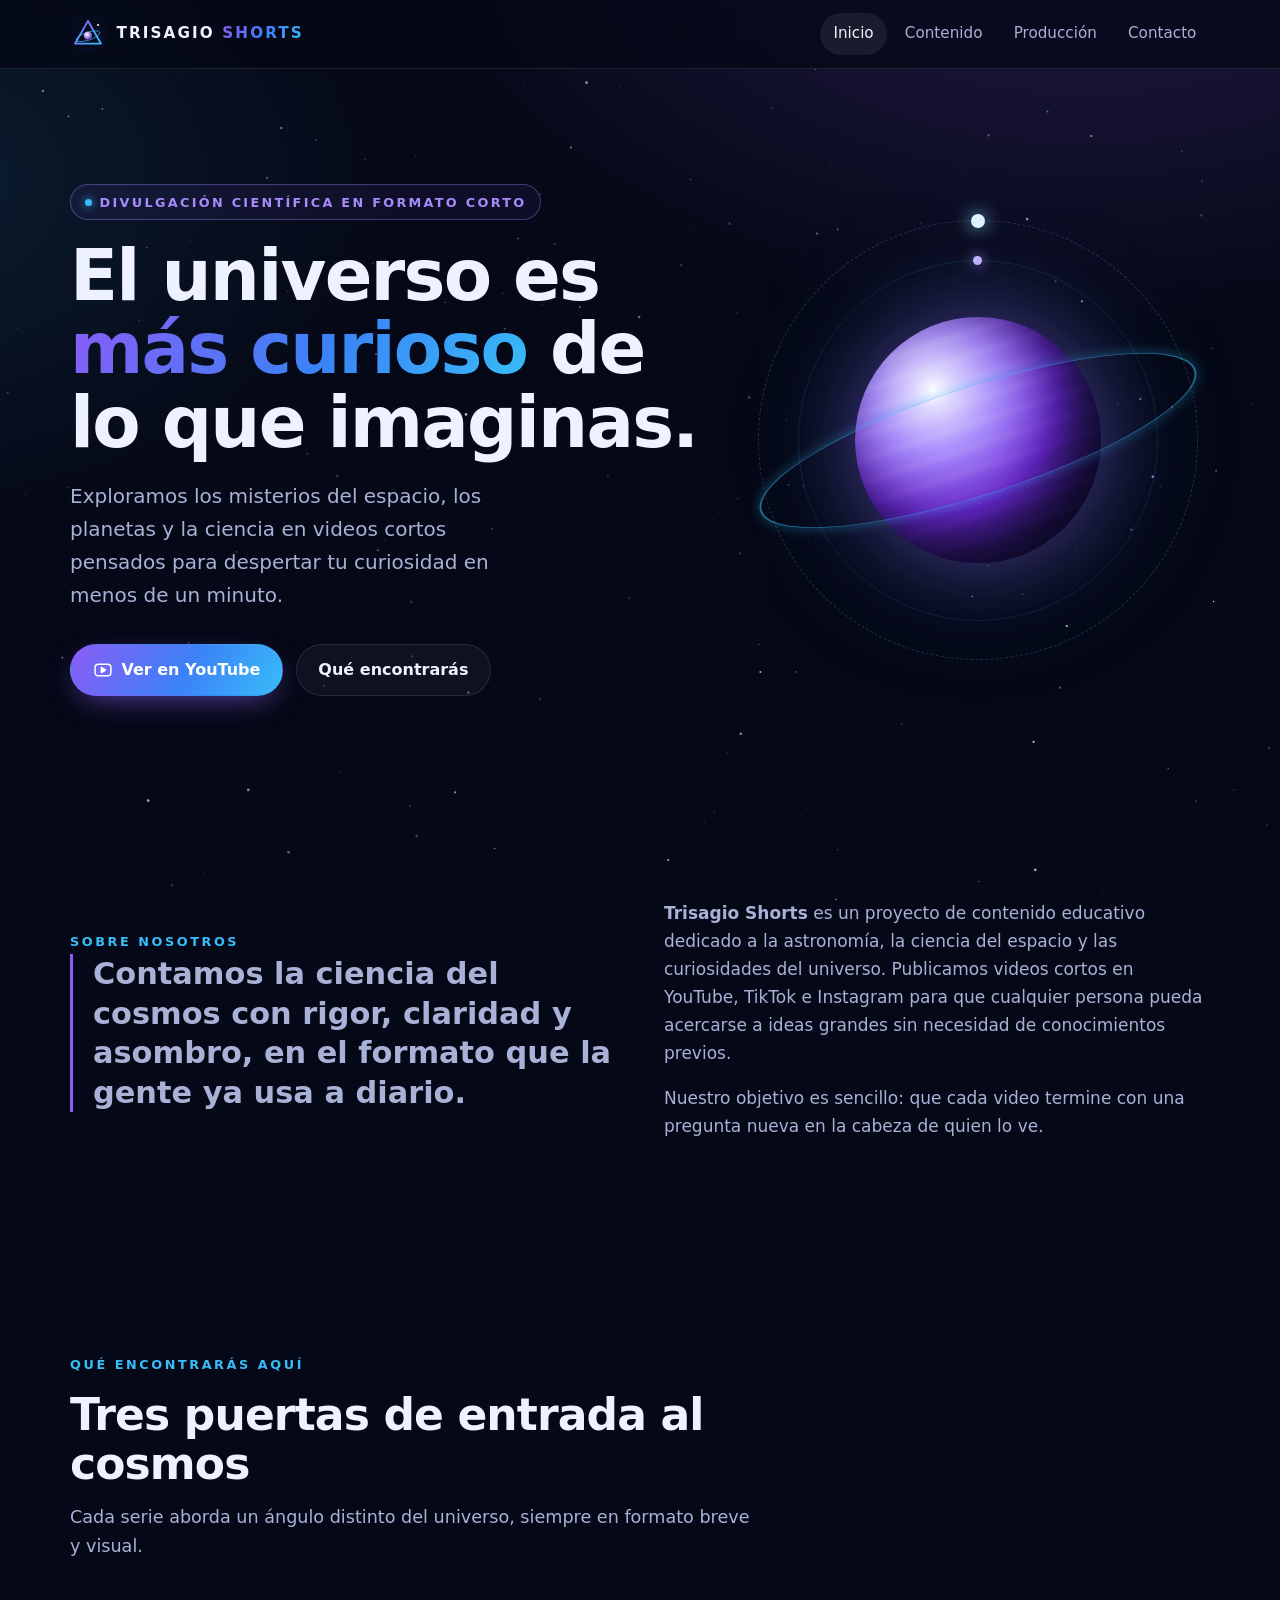
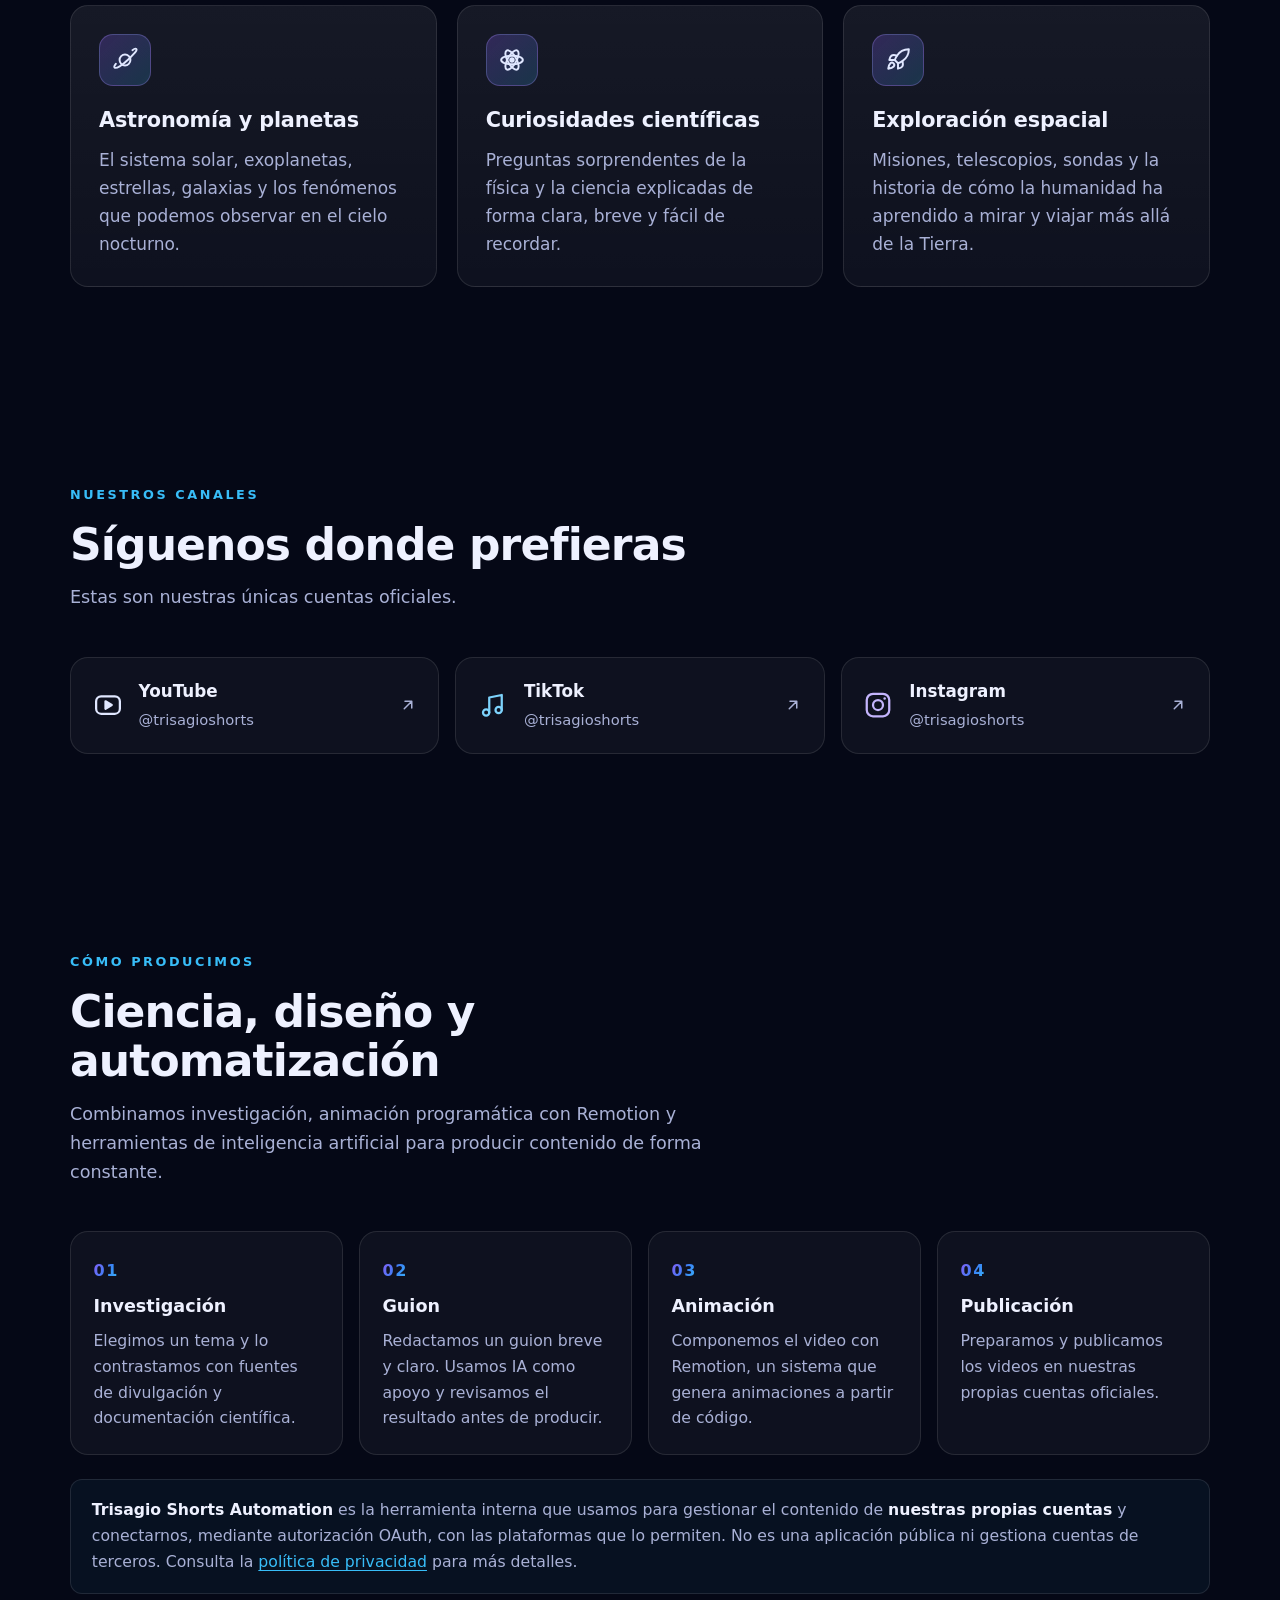
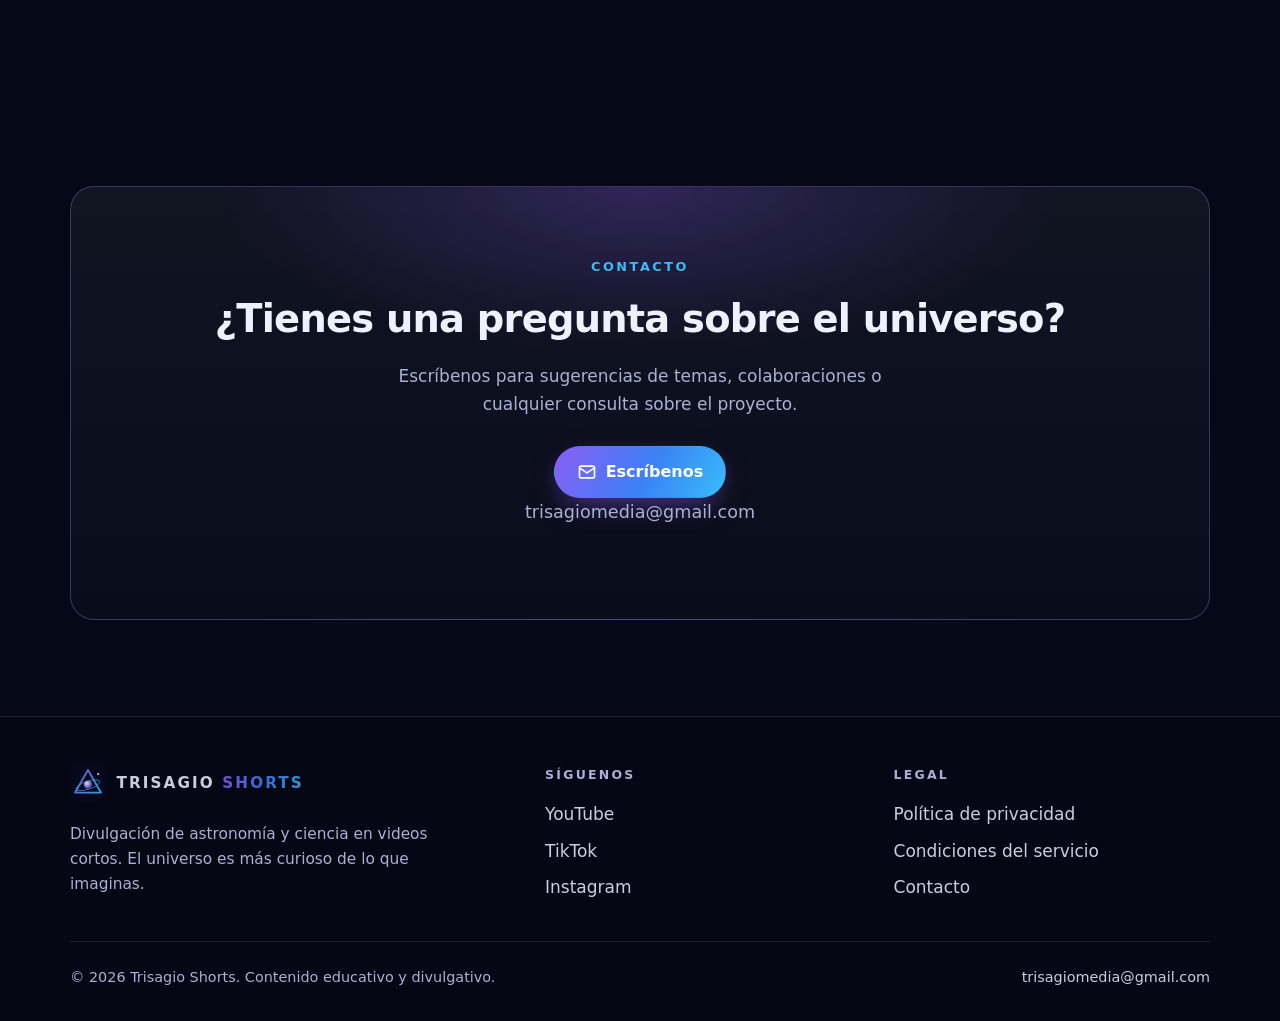
==== index.html @ 276a42be "Publicar web de Trisagio Shorts (legales en revisión)" ====
<!DOCTYPE html>
<html lang="es" class="no-js">
<head>
  <meta charset="utf-8">
  <meta name="viewport" content="width=device-width, initial-scale=1">
  <title>Trisagio Shorts — El universo es más curioso de lo que imaginas</title>
  <meta name="description" content="Trisagio Shorts: divulgación de astronomía, planetas, exploración espacial y curiosidades científicas en videos cortos para YouTube, TikTok e Instagram.">
  <link rel="canonical" href="https://trisagioshorts.github.io/">
  <meta name="theme-color" content="#050816">
  <meta name="color-scheme" content="dark">
  <meta property="og:type" content="website">
  <meta property="og:site_name" content="Trisagio Shorts">
  <meta property="og:locale" content="es_ES">
  <meta property="og:title" content="Trisagio Shorts — El universo es más curioso de lo que imaginas">
  <meta property="og:description" content="Trisagio Shorts: divulgación de astronomía, planetas, exploración espacial y curiosidades científicas en videos cortos para YouTube, TikTok e Instagram.">
  <meta property="og:url" content="https://trisagioshorts.github.io/">
  <meta property="og:image" content="https://trisagioshorts.github.io/og-image.jpg">
  <meta property="og:image:width" content="1200">
  <meta property="og:image:height" content="630">
  <meta property="og:image:alt" content="Trisagio Shorts — El universo es más curioso de lo que imaginas">
  <meta name="twitter:card" content="summary_large_image">
  <meta name="twitter:title" content="Trisagio Shorts — El universo es más curioso de lo que imaginas">
  <meta name="twitter:description" content="Trisagio Shorts: divulgación de astronomía, planetas, exploración espacial y curiosidades científicas en videos cortos para YouTube, TikTok e Instagram.">
  <meta name="twitter:image" content="https://trisagioshorts.github.io/og-image.jpg">
  <link rel="icon" href="favicon.svg" type="image/svg+xml">
  <link rel="icon" href="favicon-32.png" sizes="32x32" type="image/png">
  <link rel="apple-touch-icon" href="apple-touch-icon.png">
  <link rel="stylesheet" href="styles.css">
  <script src="main.js" defer></script>
</head>
<body>
<a class="skip-link" href="#main">Saltar al contenido</a>
<canvas id="starfield" aria-hidden="true"></canvas>
<header class="site-header">
  <nav class="container nav" aria-label="Principal">
    <a class="brand" href="index.html" aria-label="Trisagio Shorts, inicio">
      <img src="logo.svg" alt="" width="36" height="36">
      <span>TRISAGIO <b>SHORTS</b></span>
    </a>
    <button class="nav-toggle" type="button" aria-expanded="false" aria-controls="nav-links" aria-label="Abrir menú"><svg viewBox="0 0 24 24" fill="none" stroke="currentColor" stroke-width="2" stroke-linecap="round" aria-hidden="true"><path d="M4 7h16M4 12h16M4 17h16"/></svg></button>
    <ul class="nav-links" id="nav-links">
      <li><a href="index.html" aria-current="page">Inicio</a></li><li><a href="index.html#contenido">Contenido</a></li><li><a href="index.html#produccion">Producción</a></li><li><a href="contacto.html">Contacto</a></li>
    </ul>
  </nav>
</header>

<main id="main">
  <section class="hero">
    <div class="container hero-grid">
      <div>
        <span class="eyebrow">Divulgación científica en formato corto</span>
        <h1>El universo es <span class="grad">más curioso</span> de lo que imaginas.</h1>
        <p class="lead">Exploramos los misterios del espacio, los planetas y la ciencia en videos cortos pensados para despertar tu curiosidad en menos de un minuto.</p>
        <div class="hero-actions">
          <a class="btn btn-primary" href="https://www.youtube.com/@trisagioshorts" rel="noopener" target="_blank"><svg viewBox="0 0 24 24" fill="none" stroke="currentColor" stroke-width="1.8" stroke-linejoin="round" aria-hidden="true"><rect x="2.5" y="5" width="19" height="14" rx="4"/><path d="m10 9 5 3-5 3z" fill="currentColor"/></svg> Ver en YouTube</a>
          <a class="btn btn-ghost" href="#contenido">Qué encontrarás</a>
        </div>
      </div>
      <div class="orbit-scene" aria-hidden="true">
        <div class="orbit"><span class="moon"></span></div>
        <div class="orbit o2"><span class="moon"></span></div>
        <div class="planet"></div>
        <div class="ring"></div>
      </div>
    </div>
  </section>

  <section class="section" id="marca" aria-labelledby="marca-t">
    <div class="container about reveal">
      <div>
        <span class="kicker">Sobre nosotros</span>
        <h2 id="marca-t" class="sr-only">Sobre Trisagio Shorts</h2>
        <p class="quote">Contamos la ciencia del cosmos con rigor, claridad y asombro, en el formato que la gente ya usa a diario.</p>
      </div>
      <div>
        <p><strong>Trisagio Shorts</strong> es un proyecto de contenido educativo dedicado a la astronomía, la ciencia del espacio y las curiosidades del universo. Publicamos videos cortos en YouTube, TikTok e Instagram para que cualquier persona pueda acercarse a ideas grandes sin necesidad de conocimientos previos.</p>
        <p>Nuestro objetivo es sencillo: que cada video termine con una pregunta nueva en la cabeza de quien lo ve.</p>
      </div>
    </div>
  </section>

  <section class="section" id="contenido" aria-labelledby="contenido-t">
    <div class="container">
      <div class="section-head reveal">
        <span class="kicker">Qué encontrarás aquí</span>
        <h2 id="contenido-t">Tres puertas de entrada al cosmos</h2>
        <p>Cada serie aborda un ángulo distinto del universo, siempre en formato breve y visual.</p>
      </div>
      <div class="cards">
        <article class="card reveal">
          <div class="icon-badge"><svg viewBox="0 0 24 24" fill="none" stroke="currentColor" stroke-width="1.8" stroke-linecap="round" aria-hidden="true"><circle cx="12" cy="12" r="5"/><path d="M3.5 15.5c-1.3 1.6-1.7 2.9-1.1 3.5 1.3 1.3 7-1.9 12.6-7.4S23.7 3.1 22.4 1.8c-.6-.6-1.9-.2-3.5 1.1"/></svg></div>
          <h3>Astronomía y planetas</h3>
          <p>El sistema solar, exoplanetas, estrellas, galaxias y los fenómenos que podemos observar en el cielo nocturno.</p>
        </article>
        <article class="card reveal">
          <div class="icon-badge"><svg viewBox="0 0 24 24" fill="none" stroke="currentColor" stroke-width="1.8" aria-hidden="true"><circle cx="12" cy="12" r="1.6" fill="currentColor"/><ellipse cx="12" cy="12" rx="10" ry="4"/><ellipse cx="12" cy="12" rx="10" ry="4" transform="rotate(60 12 12)"/><ellipse cx="12" cy="12" rx="10" ry="4" transform="rotate(120 12 12)"/></svg></div>
          <h3>Curiosidades científicas</h3>
          <p>Preguntas sorprendentes de la física y la ciencia explicadas de forma clara, breve y fácil de recordar.</p>
        </article>
        <article class="card reveal">
          <div class="icon-badge"><svg viewBox="0 0 24 24" fill="none" stroke="currentColor" stroke-width="1.8" stroke-linecap="round" stroke-linejoin="round" aria-hidden="true"><path d="M5 15c-1.5 1.3-2 5-2 5s3.7-.5 5-2c.7-.8.7-2.1-.1-2.9a2.1 2.1 0 0 0-2.9-.1z"/><path d="M12 15l-3-3a22 22 0 0 1 2-4A12.9 12.9 0 0 1 22 2c0 2.7-.8 7.5-6 11a22.4 22.4 0 0 1-4 2z"/><path d="M9 12H4s.6-3 2-4c1.6-1.1 5 0 5 0M12 15v5s3-.6 4-2c1.1-1.6 0-5 0-5"/></svg></div>
          <h3>Exploración espacial</h3>
          <p>Misiones, telescopios, sondas y la historia de cómo la humanidad ha aprendido a mirar y viajar más allá de la Tierra.</p>
        </article>
      </div>
    </div>
  </section>

  <section class="section" id="redes" aria-labelledby="redes-t">
    <div class="container">
      <div class="section-head reveal">
        <span class="kicker">Nuestros canales</span>
        <h2 id="redes-t">Síguenos donde prefieras</h2>
        <p>Estas son nuestras únicas cuentas oficiales.</p>
      </div>
      <div class="socials reveal">
        <a class="social" href="https://www.youtube.com/@trisagioshorts" rel="noopener" target="_blank"><svg viewBox="0 0 24 24" fill="none" stroke="#e0e7ff" stroke-width="1.8" stroke-linejoin="round" aria-hidden="true"><rect x="2.5" y="5" width="19" height="14" rx="4"/><path d="m10 9 5 3-5 3z" fill="#e0e7ff"/></svg><div><strong>YouTube</strong><span>@trisagioshorts</span></div><svg class="arrow" viewBox="0 0 24 24" fill="none" stroke="currentColor" stroke-width="2" stroke-linecap="round" stroke-linejoin="round" aria-hidden="true"><path d="M7 17 17 7M8 7h9v9"/></svg></a>
        <a class="social" href="https://www.tiktok.com/@trisagioshorts" rel="noopener" target="_blank"><svg viewBox="0 0 24 24" fill="none" stroke="#7dd3fc" stroke-width="1.8" stroke-linecap="round" stroke-linejoin="round" aria-hidden="true"><path d="M9 18V6l10-2v12"/><circle cx="6.5" cy="18" r="2.5"/><circle cx="16.5" cy="16" r="2.5"/></svg><div><strong>TikTok</strong><span>@trisagioshorts</span></div><svg class="arrow" viewBox="0 0 24 24" fill="none" stroke="currentColor" stroke-width="2" stroke-linecap="round" stroke-linejoin="round" aria-hidden="true"><path d="M7 17 17 7M8 7h9v9"/></svg></a>
        <a class="social" href="https://www.instagram.com/trisagioshorts/" rel="noopener" target="_blank"><svg viewBox="0 0 24 24" fill="none" stroke="#c4b5fd" stroke-width="1.8" aria-hidden="true"><rect x="3" y="3" width="18" height="18" rx="5"/><circle cx="12" cy="12" r="4"/><circle cx="17.3" cy="6.7" r="1" fill="#c4b5fd" stroke="none"/></svg><div><strong>Instagram</strong><span>@trisagioshorts</span></div><svg class="arrow" viewBox="0 0 24 24" fill="none" stroke="currentColor" stroke-width="2" stroke-linecap="round" stroke-linejoin="round" aria-hidden="true"><path d="M7 17 17 7M8 7h9v9"/></svg></a>
      </div>
    </div>
  </section>

  <section class="section" id="produccion" aria-labelledby="produccion-t">
    <div class="container">
      <div class="section-head reveal">
        <span class="kicker">Cómo producimos</span>
        <h2 id="produccion-t">Ciencia, diseño y automatización</h2>
        <p>Combinamos investigación, animación programática con Remotion y herramientas de inteligencia artificial para producir contenido de forma constante.</p>
      </div>
      <ol class="steps reveal">
        <li><h3>Investigación</h3><p>Elegimos un tema y lo contrastamos con fuentes de divulgación y documentación científica.</p></li>
        <li><h3>Guion</h3><p>Redactamos un guion breve y claro. Usamos IA como apoyo y revisamos el resultado antes de producir.</p></li>
        <li><h3>Animación</h3><p>Componemos el video con Remotion, un sistema que genera animaciones a partir de código.</p></li>
        <li><h3>Publicación</h3><p>Preparamos y publicamos los videos en nuestras propias cuentas oficiales.</p></li>
      </ol>
      <div class="note reveal">
        <strong>Trisagio Shorts Automation</strong> es la herramienta interna que usamos para gestionar el contenido de <strong>nuestras propias cuentas</strong> y conectarnos, mediante autorización OAuth, con las plataformas que lo permiten. No es una aplicación pública ni gestiona cuentas de terceros. Consulta la <a href="privacidad.html">política de privacidad</a> para más detalles.
      </div>
    </div>
  </section>

  <section class="section" id="contacto" aria-labelledby="contacto-t">
    <div class="container">
      <div class="cta reveal">
        <span class="kicker">Contacto</span>
        <h2 id="contacto-t">¿Tienes una pregunta sobre el universo?</h2>
        <p>Escríbenos para sugerencias de temas, colaboraciones o cualquier consulta sobre el proyecto.</p>
        <a class="btn btn-primary" href="mailto:trisagiomedia@gmail.com?subject=Contacto%20desde%20la%20web%20de%20Trisagio%20Shorts"><svg viewBox="0 0 24 24" fill="none" stroke="currentColor" stroke-width="2" stroke-linecap="round" stroke-linejoin="round" aria-hidden="true"><rect x="3" y="5" width="18" height="14" rx="2"/><path d="m3 7 9 6 9-6"/></svg> Escríbenos</a>
        <p class="email-line">trisagiomedia@gmail.com</p>
      </div>
    </div>
  </section>
</main>
<footer class="site-footer">
  <div class="container">
    <div class="footer-grid">
      <div>
        <a class="brand" href="index.html"><img src="logo.svg" alt="" width="36" height="36"><span>TRISAGIO <b>SHORTS</b></span></a>
        <p>Divulgación de astronomía y ciencia en videos cortos. El universo es más curioso de lo que imaginas.</p>
      </div>
      <nav aria-label="Redes sociales">
        <h2>Síguenos</h2>
        <ul>
          <li><a href="https://www.youtube.com/@trisagioshorts" rel="noopener" target="_blank">YouTube</a></li>
          <li><a href="https://www.tiktok.com/@trisagioshorts" rel="noopener" target="_blank">TikTok</a></li>
          <li><a href="https://www.instagram.com/trisagioshorts/" rel="noopener" target="_blank">Instagram</a></li>
        </ul>
      </nav>
      <nav aria-label="Legal">
        <h2>Legal</h2>
        <ul>
          <li><a href="privacidad.html">Política de privacidad</a></li>
          <li><a href="terminos.html">Condiciones del servicio</a></li>
          <li><a href="contacto.html">Contacto</a></li>
        </ul>
      </nav>
    </div>
    <div class="footer-bottom">
      <span>© <span id="year">2026</span> Trisagio Shorts. Contenido educativo y divulgativo.</span>
      <a href="mailto:trisagiomedia@gmail.com">trisagiomedia@gmail.com</a>
    </div>
  </div>
</footer>
</body>
</html>
---- styles.css ----
/* =========================================================
   TRISAGIO SHORTS — hoja de estilos principal
   Sitio estático, sin dependencias externas.
   ========================================================= */

:root {
  --bg: #050816;
  --bg-2: #0a1030;
  --surface: rgba(255, 255, 255, 0.04);
  --surface-2: rgba(255, 255, 255, 0.07);
  --border: rgba(255, 255, 255, 0.10);
  --text: #eef1ff;
  --muted: #a9b1d6;
  --violet: #8b5cf6;
  --violet-2: #a78bfa;
  --blue: #38bdf8;
  --blue-2: #3b82f6;
  --grad: linear-gradient(120deg, var(--violet) 0%, var(--blue-2) 55%, var(--blue) 100%);
  --radius: 18px;
  --radius-sm: 12px;
  --max: 1140px;
  --font: "Inter", "Segoe UI", system-ui, -apple-system, "Helvetica Neue", Roboto, Arial, sans-serif;
  --font-display: "Space Grotesk", "Inter", "Segoe UI", system-ui, -apple-system, sans-serif;
  --shadow: 0 20px 60px -20px rgba(56, 189, 248, 0.25);
}

*, *::before, *::after { box-sizing: border-box; }

html { scroll-behavior: smooth; -webkit-text-size-adjust: 100%; }
@media (prefers-reduced-motion: reduce) { html { scroll-behavior: auto; } }

body {
  margin: 0;
  font-family: var(--font);
  font-size: 1.0625rem;
  line-height: 1.65;
  color: var(--text);
  background:
    radial-gradient(1200px 700px at 85% -10%, rgba(139, 92, 246, 0.22), transparent 60%),
    radial-gradient(900px 600px at -10% 20%, rgba(56, 189, 248, 0.12), transparent 60%),
    var(--bg);
  background-attachment: fixed;
  min-height: 100vh;
  overflow-x: hidden;
}

img, svg { max-width: 100%; display: block; }
a { color: var(--blue); text-underline-offset: 3px; }
a:hover { color: #7dd3fc; }

:focus-visible {
  outline: 2px solid var(--blue);
  outline-offset: 3px;
  border-radius: 6px;
}

.skip-link {
  position: absolute; left: 1rem; top: -100px;
  background: var(--text); color: var(--bg);
  padding: .6rem 1rem; border-radius: 8px; z-index: 100;
  font-weight: 600; text-decoration: none;
}
.skip-link:focus { top: 1rem; }

.sr-only {
  position: absolute; width: 1px; height: 1px; padding: 0; margin: -1px;
  overflow: hidden; clip: rect(0,0,0,0); white-space: nowrap; border: 0;
}

.container { width: min(100% - 2.5rem, var(--max)); margin-inline: auto; }

/* ---------- Fondo de estrellas ---------- */
#starfield {
  position: fixed; inset: 0; z-index: -1;
  width: 100%; height: 100%;
  pointer-events: none;
}

/* ---------- Cabecera ---------- */
.site-header {
  position: sticky; top: 0; z-index: 50;
  backdrop-filter: blur(14px);
  -webkit-backdrop-filter: blur(14px);
  background: rgba(5, 8, 22, 0.72);
  border-bottom: 1px solid var(--border);
}
.nav {
  display: flex; align-items: center; justify-content: space-between;
  min-height: 68px; gap: 1rem;
}
.brand {
  display: inline-flex; align-items: center; gap: .65rem;
  color: var(--text); text-decoration: none;
  font-family: var(--font-display);
  font-weight: 800; letter-spacing: .14em; font-size: .95rem;
}
.brand img { width: 36px; height: 36px; }
.brand span b { background: var(--grad); -webkit-background-clip: text; background-clip: text; color: transparent; }

.nav-links { display: flex; gap: .25rem; list-style: none; margin: 0; padding: 0; }
.nav-links a {
  display: block; padding: .5rem .85rem; border-radius: 999px;
  color: var(--muted); text-decoration: none; font-size: .95rem; font-weight: 500;
  transition: color .2s, background .2s;
}
.nav-links a:hover, .nav-links a[aria-current="page"] { color: var(--text); background: var(--surface-2); }

.nav-toggle {
  display: none;
  background: var(--surface-2); border: 1px solid var(--border); color: var(--text);
  width: 44px; height: 44px; border-radius: 12px; cursor: pointer;
  align-items: center; justify-content: center;
}
.nav-toggle svg { width: 22px; height: 22px; }

@media (max-width: 760px) {
  .nav-toggle { display: inline-flex; }
  .nav-links {
    position: absolute; left: 0; right: 0; top: 68px;
    flex-direction: column; gap: 0;
    background: rgba(5, 8, 22, 0.97);
    border-bottom: 1px solid var(--border);
    padding: .5rem 1.25rem 1rem;
    display: none;
  }
  .nav-links.open { display: flex; }
  .nav-links a { padding: .85rem .5rem; border-radius: 10px; font-size: 1.05rem; }
}

/* ---------- Botones ---------- */
.btn {
  display: inline-flex; align-items: center; justify-content: center; gap: .55rem;
  min-height: 48px; padding: .75rem 1.35rem;
  border-radius: 999px; font-weight: 600; font-size: 1rem;
  text-decoration: none; border: 1px solid transparent; cursor: pointer;
  transition: transform .2s ease, box-shadow .2s ease, background .2s ease;
}
.btn svg { width: 20px; height: 20px; flex: none; }
.btn-primary { background: var(--grad); color: #fff; box-shadow: 0 10px 30px -10px rgba(139, 92, 246, .7); }
.btn-primary:hover { color: #fff; transform: translateY(-2px); box-shadow: 0 16px 36px -12px rgba(56, 189, 248, .7); }
.btn-ghost { background: var(--surface); color: var(--text); border-color: var(--border); }
.btn-ghost:hover { color: var(--text); background: var(--surface-2); transform: translateY(-2px); }
@media (prefers-reduced-motion: reduce) { .btn:hover { transform: none; } }

/* ---------- Hero ---------- */
.hero { position: relative; padding: clamp(3.5rem, 9vw, 7.5rem) 0 clamp(3rem, 7vw, 6rem); }
.hero-grid {
  display: grid; grid-template-columns: 1.15fr .85fr; gap: 3rem; align-items: center;
}
.eyebrow {
  display: inline-flex; align-items: center; gap: .5rem;
  font-size: .8rem; font-weight: 600; letter-spacing: .18em; text-transform: uppercase;
  color: var(--violet-2);
  padding: .4rem .85rem; border: 1px solid rgba(167, 139, 250, .35);
  border-radius: 999px; background: rgba(139, 92, 246, .08);
}
.eyebrow::before { content: ""; width: 7px; height: 7px; border-radius: 50%; background: var(--blue); box-shadow: 0 0 10px var(--blue); }

.hero h1 {
  font-family: var(--font-display);
  font-size: clamp(2.4rem, 6vw, 4.4rem);
  line-height: 1.04; letter-spacing: -0.025em;
  margin: 1.25rem 0 1.25rem; font-weight: 800;
}
.hero h1 .grad { background: var(--grad); -webkit-background-clip: text; background-clip: text; color: transparent; }
.hero .lead { font-size: clamp(1.08rem, 1.8vw, 1.25rem); color: var(--muted); max-width: 36ch; margin: 0 0 2rem; }
.hero-actions { display: flex; flex-wrap: wrap; gap: .8rem; }

/* Planeta CSS */
.orbit-scene { position: relative; aspect-ratio: 1; width: min(100%, 440px); margin-inline: auto; }
.planet {
  position: absolute; inset: 22%;
  border-radius: 50%;
  background:
    radial-gradient(circle at 32% 30%, #ffffff 0%, #ddd6fe 8%, #a78bfa 26%, #6d28d9 52%, #2e1065 78%, #0b0526 100%);
  box-shadow:
    inset -28px -24px 60px rgba(5, 8, 22, .85),
    0 0 80px rgba(139, 92, 246, .45),
    0 0 160px rgba(56, 189, 248, .18);
}
.planet::after {
  content: ""; position: absolute; inset: 0; border-radius: 50%;
  background: repeating-linear-gradient(-18deg, transparent 0 14px, rgba(255,255,255,.05) 14px 22px);
  mix-blend-mode: overlay;
}
.ring {
  position: absolute; inset: 6% -2%;
  border-radius: 50%;
  border: 2px solid rgba(56, 189, 248, .55);
  transform: rotate(-18deg) scaleY(.28);
  box-shadow: 0 0 24px rgba(56, 189, 248, .35);
}
.orbit {
  position: absolute; inset: 0; border-radius: 50%;
  border: 1px dashed rgba(167, 139, 250, .25);
  animation: spin 40s linear infinite;
}
.orbit.o2 { inset: 9%; border-style: solid; border-color: rgba(56, 189, 248, .12); animation-duration: 26s; animation-direction: reverse; }
.moon {
  position: absolute; top: -7px; left: 50%; width: 14px; height: 14px; margin-left: -7px;
  border-radius: 50%; background: #e0f2fe; box-shadow: 0 0 18px #7dd3fc;
}
.orbit.o2 .moon { width: 9px; height: 9px; margin-left: -4.5px; top: -4.5px; background: #c4b5fd; box-shadow: 0 0 14px #a78bfa; }
@keyframes spin { to { transform: rotate(360deg); } }
@media (prefers-reduced-motion: reduce) { .orbit { animation: none; } }

@media (max-width: 900px) {
  .hero-grid { grid-template-columns: 1fr; gap: 2.5rem; }
  .orbit-scene { width: min(78%, 340px); order: -1; }
  .hero .lead { max-width: none; }
}

/* ---------- Secciones ---------- */
.section { padding: clamp(3.5rem, 8vw, 6rem) 0; position: relative; }
.section-head { max-width: 680px; margin-bottom: 2.75rem; }
.section-head h2, .page-hero h1 {
  font-family: var(--font-display);
  font-size: clamp(1.85rem, 4vw, 2.75rem);
  line-height: 1.12; letter-spacing: -0.02em; margin: .8rem 0 .9rem; font-weight: 750;
}
.section-head p { color: var(--muted); margin: 0; font-size: 1.1rem; }
.kicker { font-size: .8rem; font-weight: 700; letter-spacing: .2em; text-transform: uppercase; color: var(--blue); }

.cards { display: grid; grid-template-columns: repeat(3, 1fr); gap: 1.25rem; }
@media (max-width: 900px) { .cards { grid-template-columns: 1fr; } }
.card {
  background: linear-gradient(180deg, var(--surface-2), var(--surface));
  border: 1px solid var(--border);
  border-radius: var(--radius);
  padding: 1.75rem;
  transition: transform .3s ease, border-color .3s ease, box-shadow .3s ease;
}
.card:hover { transform: translateY(-4px); border-color: rgba(139, 92, 246, .45); box-shadow: var(--shadow); }
@media (prefers-reduced-motion: reduce) { .card:hover { transform: none; } }
.card h3 { font-family: var(--font-display); font-size: 1.3rem; margin: 1.1rem 0 .5rem; letter-spacing: -0.01em; }
.card p { color: var(--muted); margin: 0; }
.icon-badge {
  width: 52px; height: 52px; border-radius: 14px;
  display: grid; place-items: center;
  background: linear-gradient(135deg, rgba(139,92,246,.25), rgba(56,189,248,.18));
  border: 1px solid rgba(167, 139, 250, .3);
}
.icon-badge svg { width: 26px; height: 26px; color: #e0e7ff; }

/* Sobre la marca */
.about {
  display: grid; grid-template-columns: 1fr 1fr; gap: 3rem; align-items: center;
}
@media (max-width: 900px) { .about { grid-template-columns: 1fr; gap: 1.5rem; } }
.about p { color: var(--muted); }
.quote {
  font-family: var(--font-display);
  font-size: clamp(1.4rem, 2.6vw, 1.9rem); line-height: 1.3; font-weight: 600;
  border-left: 3px solid var(--violet); padding-left: 1.25rem; margin: 0;
}

/* Proceso */
.steps { display: grid; grid-template-columns: repeat(4, 1fr); gap: 1rem; counter-reset: step; list-style: none; padding: 0; margin: 0; }
@media (max-width: 1000px) { .steps { grid-template-columns: repeat(2, 1fr); } }
@media (max-width: 560px) { .steps { grid-template-columns: 1fr; } }
.steps li {
  counter-increment: step; position: relative;
  background: var(--surface); border: 1px solid var(--border); border-radius: var(--radius);
  padding: 1.5rem 1.4rem 1.4rem;
}
.steps li::before {
  content: "0" counter(step);
  font-family: var(--font-display); font-weight: 800; font-size: 1rem; letter-spacing: .1em;
  background: var(--grad); -webkit-background-clip: text; background-clip: text; color: transparent;
}
.steps h3 { font-size: 1.1rem; margin: .5rem 0 .4rem; }
.steps p { color: var(--muted); margin: 0; font-size: .98rem; }
.note {
  margin-top: 1.5rem; padding: 1.1rem 1.3rem;
  border: 1px solid var(--border); border-radius: var(--radius-sm);
  background: rgba(56, 189, 248, .05); color: var(--muted); font-size: .98rem;
}
.note strong { color: var(--text); }

/* Redes */
.socials { display: grid; grid-template-columns: repeat(3, 1fr); gap: 1rem; }
@media (max-width: 760px) { .socials { grid-template-columns: 1fr; } }
.social {
  display: flex; align-items: center; gap: 1rem;
  padding: 1.25rem 1.35rem; border-radius: var(--radius);
  background: var(--surface); border: 1px solid var(--border);
  color: var(--text); text-decoration: none;
  transition: transform .25s ease, border-color .25s ease, background .25s ease;
}
.social:hover { color: var(--text); transform: translateY(-3px); border-color: rgba(56, 189, 248, .5); background: var(--surface-2); }
@media (prefers-reduced-motion: reduce) { .social:hover { transform: none; } }
.social svg { width: 30px; height: 30px; flex: none; }
.social strong { display: block; font-size: 1.05rem; }
.social span { color: var(--muted); font-size: .92rem; }
.social .arrow { margin-left: auto; width: 18px; height: 18px; color: var(--muted); }

/* CTA contacto */
.cta {
  text-align: center;
  padding: clamp(2.5rem, 6vw, 4rem) clamp(1.25rem, 4vw, 3rem);
  border-radius: calc(var(--radius) + 6px);
  border: 1px solid rgba(167, 139, 250, .3);
  background:
    radial-gradient(600px 240px at 50% 0%, rgba(139, 92, 246, .25), transparent 70%),
    linear-gradient(180deg, rgba(255,255,255,.05), rgba(255,255,255,.02));
}
.cta h2 { font-family: var(--font-display); font-size: clamp(1.7rem, 3.6vw, 2.4rem); margin: .5rem 0 .75rem; letter-spacing: -0.02em; }
.cta p { color: var(--muted); max-width: 560px; margin: 0 auto 1.75rem; }
.email-line { font-family: var(--font-display); font-size: 1.1rem; margin-top: 1rem; color: var(--muted); word-break: break-all; }

/* ---------- Páginas interiores ---------- */
.page-hero { padding: clamp(3rem, 7vw, 5rem) 0 1.5rem; }
.page-hero p { color: var(--muted); max-width: 680px; font-size: 1.1rem; margin: 0; }
.meta { font-size: .92rem; color: var(--muted); margin-top: 1rem !important; }

.legal-layout { display: grid; grid-template-columns: 260px 1fr; gap: 3rem; align-items: start; padding-bottom: 5rem; }
@media (max-width: 900px) { .legal-layout { grid-template-columns: 1fr; gap: 1.5rem; } }
.toc {
  position: sticky; top: 92px;
  background: var(--surface); border: 1px solid var(--border); border-radius: var(--radius);
  padding: 1.25rem;
}
@media (max-width: 900px) { .toc { position: static; } }
.toc h2 { font-size: .78rem; letter-spacing: .18em; text-transform: uppercase; color: var(--muted); margin: 0 0 .75rem; }
.toc ol { margin: 0; padding-left: 1.15rem; display: grid; gap: .35rem; font-size: .93rem; }
.toc a { color: var(--text); text-decoration: none; opacity: .85; }
.toc a:hover { opacity: 1; color: var(--blue); }

.prose { max-width: 760px; }
.prose h2 {
  font-family: var(--font-display); font-size: 1.45rem; letter-spacing: -0.01em;
  margin: 2.75rem 0 .75rem; padding-top: .5rem; scroll-margin-top: 90px;
}
.prose h2:first-child { margin-top: 0; }
.prose h3 { font-size: 1.1rem; margin: 1.5rem 0 .5rem; }
.prose p, .prose li { color: #d3d8f3; }
.prose ul, .prose ol { padding-left: 1.3rem; }
.prose li { margin: .35rem 0; }
.prose strong { color: var(--text); }
.prose table { width: 100%; border-collapse: collapse; margin: 1rem 0 1.25rem; font-size: .96rem; }
.prose th, .prose td { text-align: left; padding: .7rem .8rem; border-bottom: 1px solid var(--border); vertical-align: top; }
.prose th { color: var(--text); font-weight: 600; background: var(--surface); }
.table-wrap { overflow-x: auto; }

.callout {
  border: 1px solid rgba(56, 189, 248, .35); background: rgba(56, 189, 248, .06);
  border-radius: var(--radius-sm); padding: 1rem 1.2rem; margin: 1.25rem 0;
}
.callout p { margin: 0; }

/* Contacto */
.contact-grid { display: grid; grid-template-columns: 1.1fr .9fr; gap: 1.5rem; padding-bottom: 5rem; }
@media (max-width: 900px) { .contact-grid { grid-template-columns: 1fr; } }
.panel { background: var(--surface); border: 1px solid var(--border); border-radius: var(--radius); padding: clamp(1.5rem, 3vw, 2.25rem); }
.panel h2 { font-family: var(--font-display); font-size: 1.4rem; margin: 0 0 .5rem; }
.panel p { color: var(--muted); }
.stack { display: grid; gap: .75rem; }

/* ---------- Pie ---------- */
.site-footer { border-top: 1px solid var(--border); padding: 3rem 0 2rem; background: rgba(5, 8, 22, .6); }
.footer-grid { display: grid; grid-template-columns: 1.4fr 1fr 1fr; gap: 2rem; }
@media (max-width: 760px) { .footer-grid { grid-template-columns: 1fr; } }
.site-footer h2 { font-size: .78rem; letter-spacing: .18em; text-transform: uppercase; color: var(--muted); margin: 0 0 .9rem; }
.site-footer ul { list-style: none; margin: 0; padding: 0; display: grid; gap: .5rem; }
.site-footer a { color: var(--text); text-decoration: none; opacity: .85; }
.site-footer a:hover { opacity: 1; color: var(--blue); }
.site-footer p { color: var(--muted); margin: .75rem 0 0; max-width: 40ch; font-size: .96rem; }
.footer-bottom {
  margin-top: 2.5rem; padding-top: 1.5rem; border-top: 1px solid var(--border);
  display: flex; flex-wrap: wrap; justify-content: space-between; gap: 1rem;
  color: var(--muted); font-size: .9rem;
}

/* ---------- Animación de aparición ---------- */
.reveal { opacity: 0; transform: translateY(18px); transition: opacity .7s ease, transform .7s ease; }
.reveal.visible { opacity: 1; transform: none; }
.no-js .reveal { opacity: 1; transform: none; }
@media (prefers-reduced-motion: reduce) { .reveal { opacity: 1; transform: none; transition: none; } }

/* 404 */
.notfound { min-height: 60vh; display: grid; place-items: center; text-align: center; padding: 4rem 0; }
.notfound h1 { font-family: var(--font-display); font-size: clamp(3rem, 10vw, 6rem); margin: 0; background: var(--grad); -webkit-background-clip: text; background-clip: text; color: transparent; }
.notfound p { color: var(--muted); }

/* Marcador de contenido pendiente de revisión (solo en borradores) */
mark.pending { background: rgba(250, 204, 21, .18); color: #fde68a; border: 1px dashed rgba(250, 204, 21, .6); border-radius: 6px; padding: 0 .3rem; }
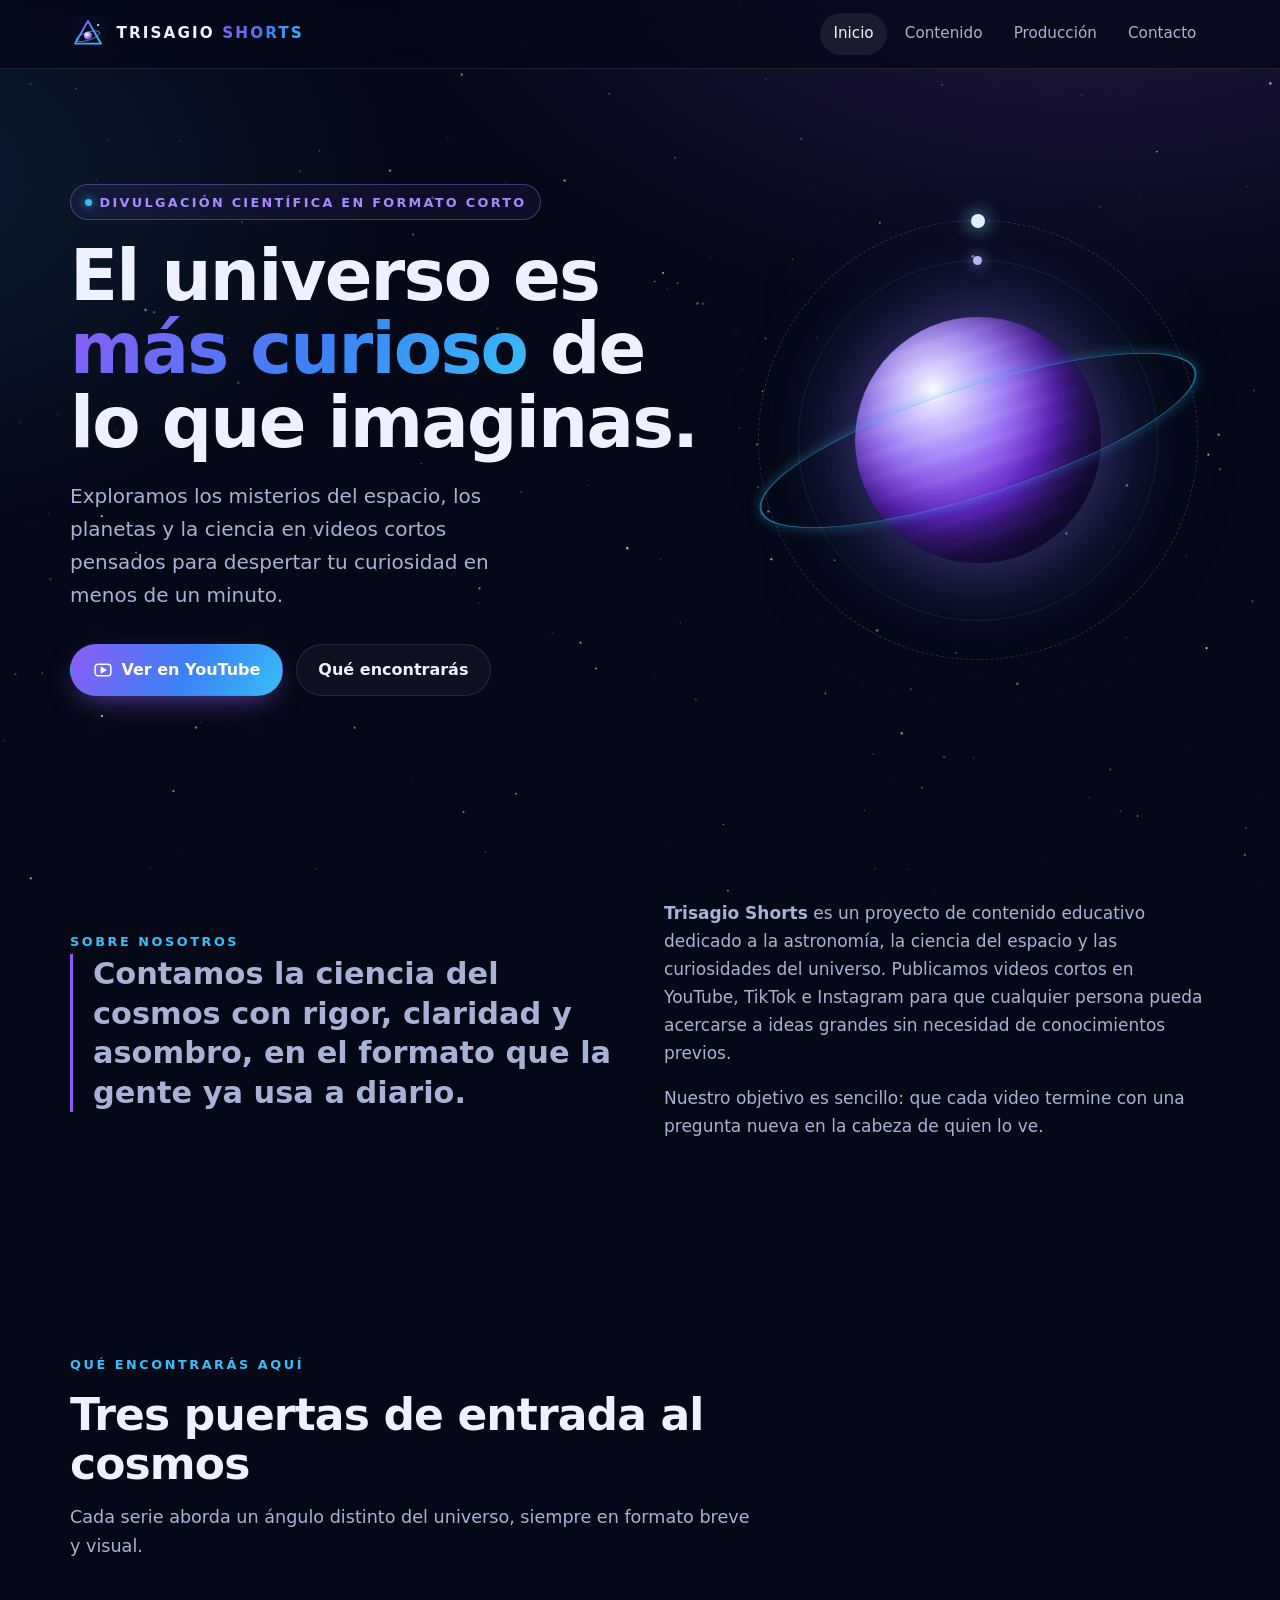
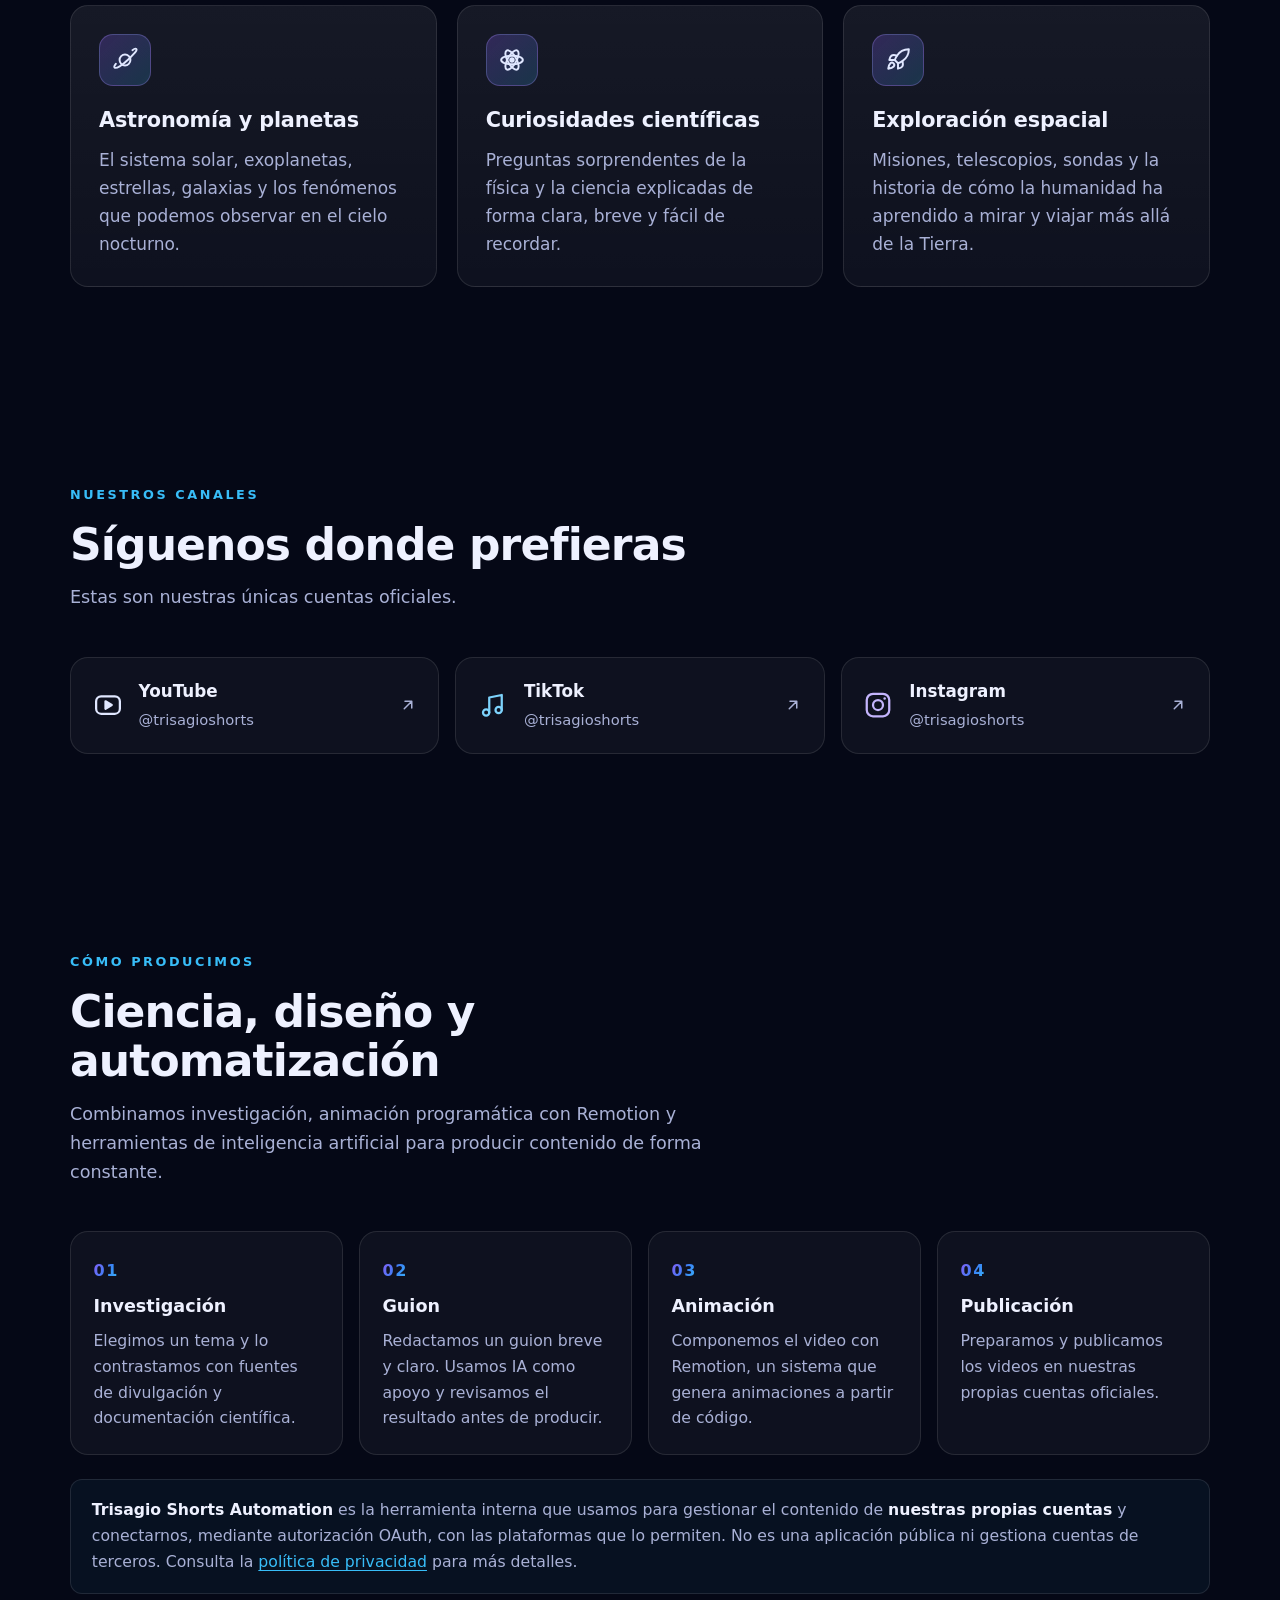
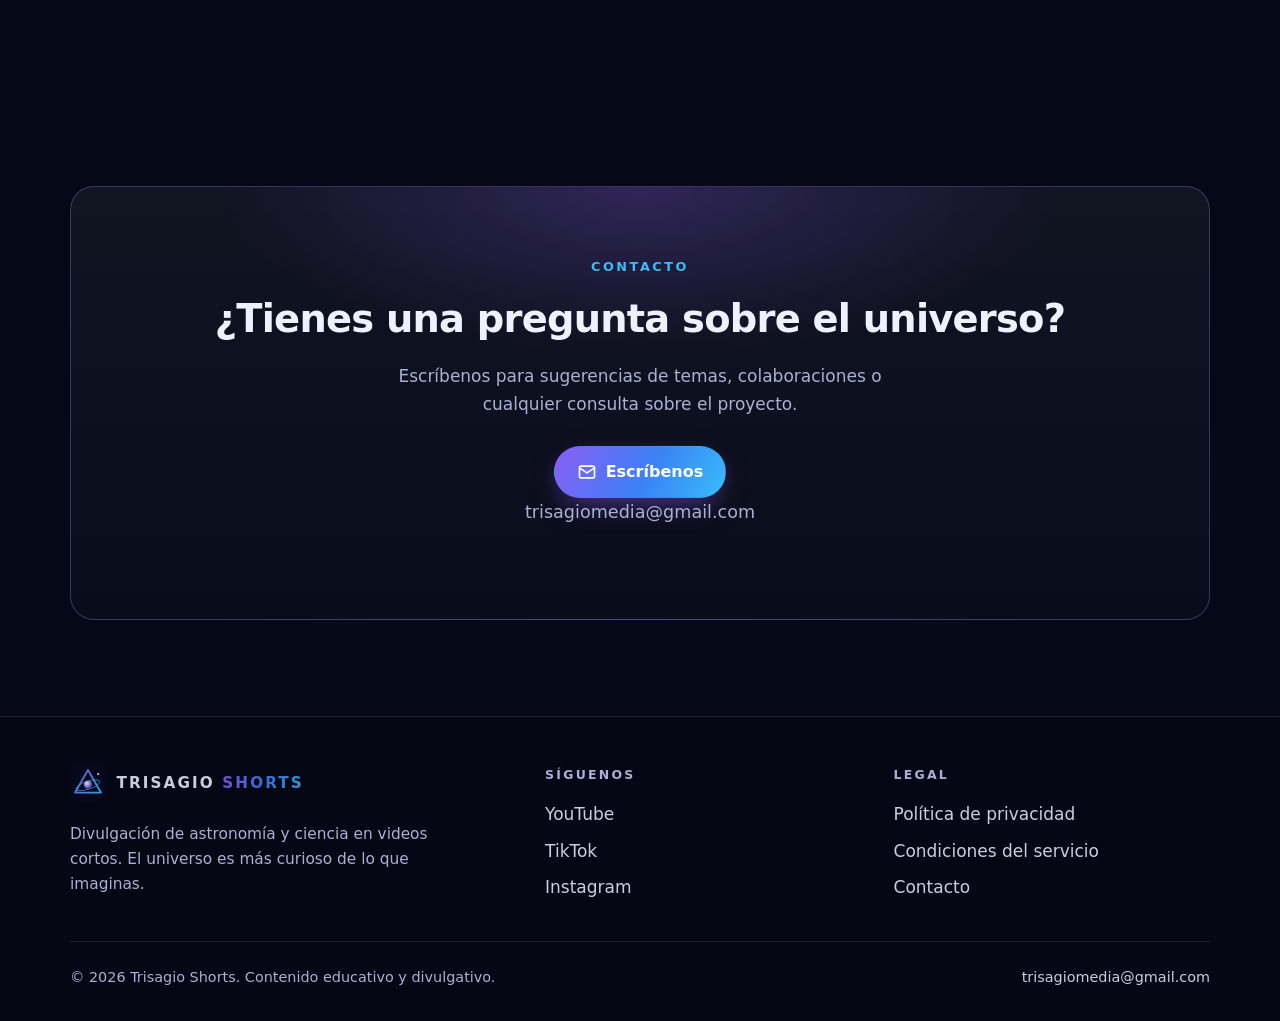
==== commit 03ae314b: "Idioma es-419, metadatos y accesibilidad del menú - lang="es-419" y og:locale es_LA en todas las pág" ====
--- a/index.html
+++ b/index.html
@@ -1,5 +1,5 @@
 <!DOCTYPE html>
-<html lang="es" class="no-js">
+<html lang="es-419" class="no-js">
 <head>
   <meta charset="utf-8">
   <meta name="viewport" content="width=device-width, initial-scale=1">
@@ -10,7 +10,7 @@
   <meta name="color-scheme" content="dark">
   <meta property="og:type" content="website">
   <meta property="og:site_name" content="Trisagio Shorts">
-  <meta property="og:locale" content="es_ES">
+  <meta property="og:locale" content="es_LA">
   <meta property="og:title" content="Trisagio Shorts — El universo es más curioso de lo que imaginas">
   <meta property="og:description" content="Trisagio Shorts: divulgación de astronomía, planetas, exploración espacial y curiosidades científicas en videos cortos para YouTube, TikTok e Instagram.">
   <meta property="og:url" content="https://trisagioshorts.github.io/">
@@ -146,7 +146,7 @@
         <span class="kicker">Contacto</span>
         <h2 id="contacto-t">¿Tienes una pregunta sobre el universo?</h2>
         <p>Escríbenos para sugerencias de temas, colaboraciones o cualquier consulta sobre el proyecto.</p>
-        <a class="btn btn-primary" href="mailto:trisagiomedia@gmail.com?subject=Contacto%20desde%20la%20web%20de%20Trisagio%20Shorts"><svg viewBox="0 0 24 24" fill="none" stroke="currentColor" stroke-width="2" stroke-linecap="round" stroke-linejoin="round" aria-hidden="true"><rect x="3" y="5" width="18" height="14" rx="2"/><path d="m3 7 9 6 9-6"/></svg> Escríbenos</a>
+        <a class="btn btn-primary" href="mailto:trisagiomedia@gmail.com?subject=Contacto%20desde%20el%20sitio%20web%20de%20Trisagio%20Shorts"><svg viewBox="0 0 24 24" fill="none" stroke="currentColor" stroke-width="2" stroke-linecap="round" stroke-linejoin="round" aria-hidden="true"><rect x="3" y="5" width="18" height="14" rx="2"/><path d="m3 7 9 6 9-6"/></svg> Escríbenos</a>
         <p class="email-line">trisagiomedia@gmail.com</p>
       </div>
     </div>
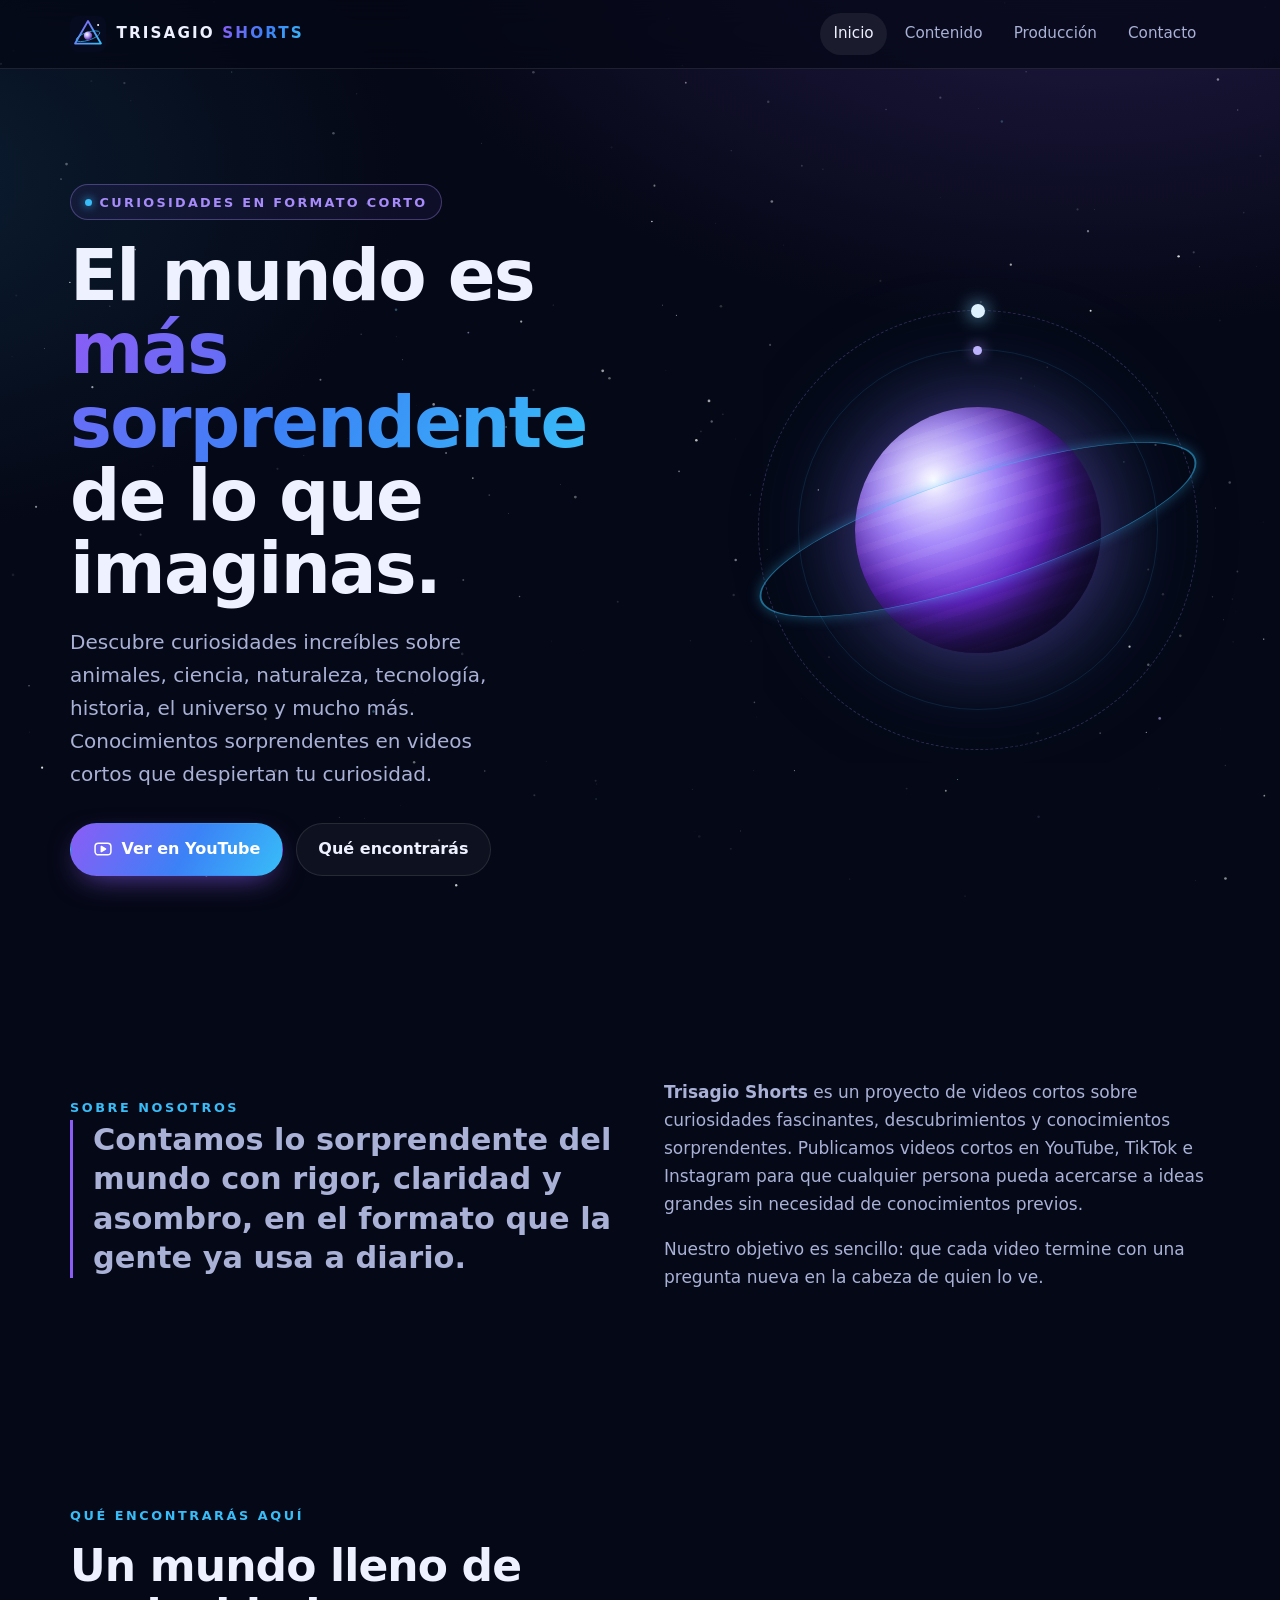
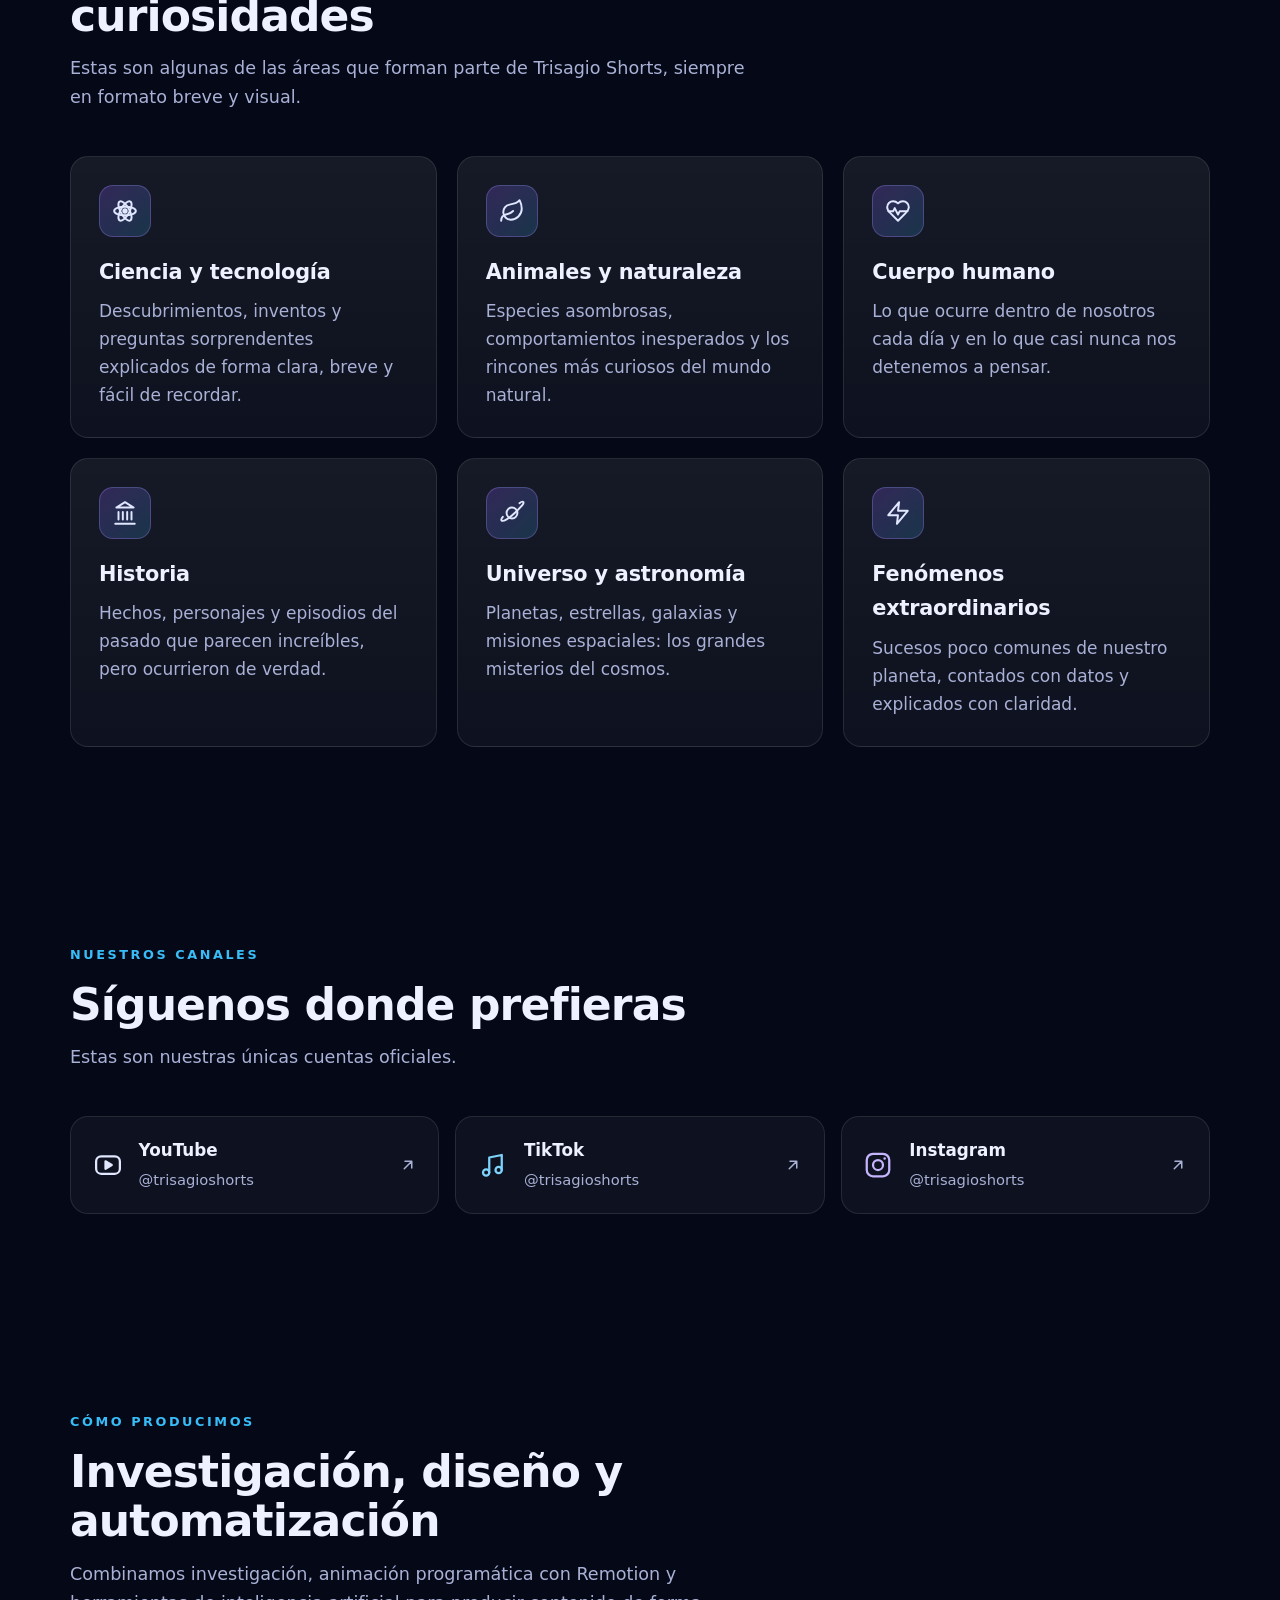
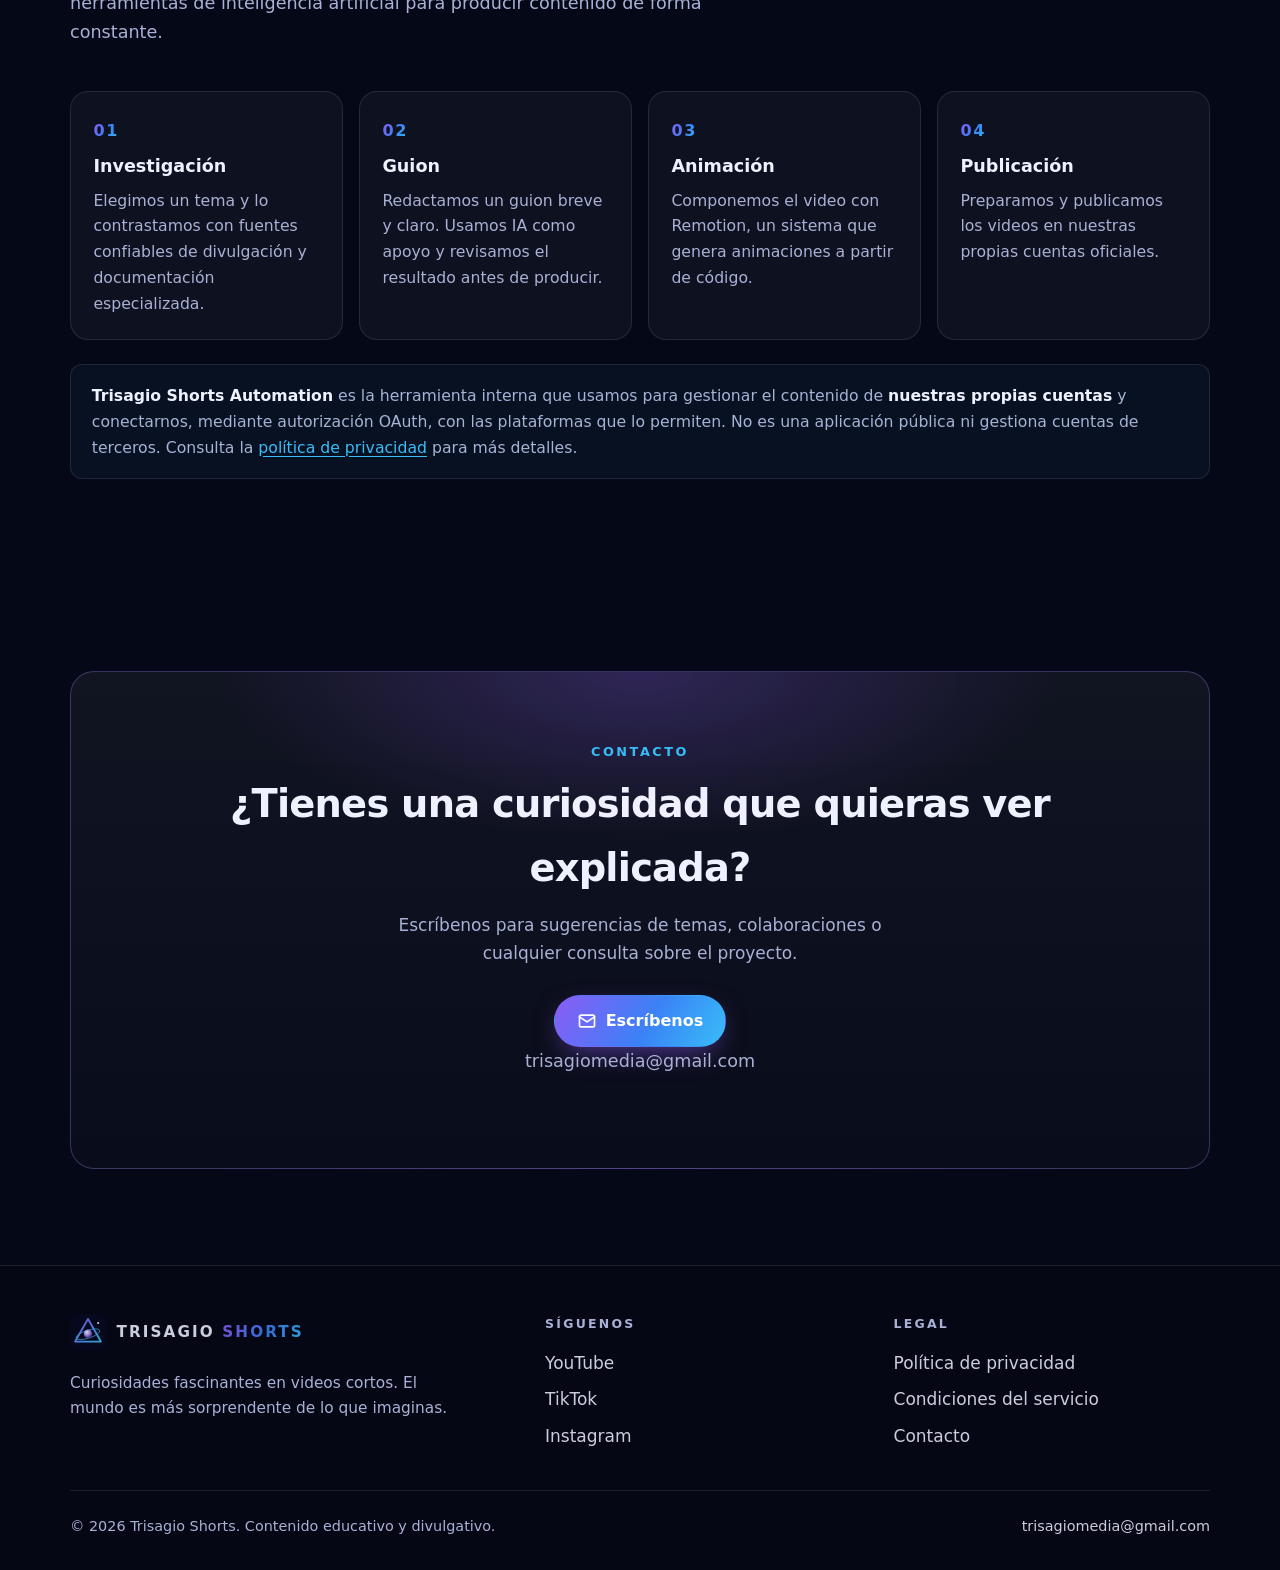
==== commit f30fa907: "Ampliar posicionamiento: marca de curiosidades generales - Nuevo eslogan y descripción general (SEO " ====
--- a/index.html
+++ b/index.html
@@ -3,24 +3,24 @@
 <head>
   <meta charset="utf-8">
   <meta name="viewport" content="width=device-width, initial-scale=1">
-  <title>Trisagio Shorts — El universo es más curioso de lo que imaginas</title>
-  <meta name="description" content="Trisagio Shorts: divulgación de astronomía, planetas, exploración espacial y curiosidades científicas en videos cortos para YouTube, TikTok e Instagram.">
+  <title>Trisagio Shorts — El mundo es más sorprendente de lo que imaginas</title>
+  <meta name="description" content="Descubre curiosidades increíbles sobre animales, ciencia, naturaleza, tecnología, historia, el universo y mucho más. Conocimientos sorprendentes en videos cortos que despiertan tu curiosidad.">
   <link rel="canonical" href="https://trisagioshorts.github.io/">
   <meta name="theme-color" content="#050816">
   <meta name="color-scheme" content="dark">
   <meta property="og:type" content="website">
   <meta property="og:site_name" content="Trisagio Shorts">
   <meta property="og:locale" content="es_LA">
-  <meta property="og:title" content="Trisagio Shorts — El universo es más curioso de lo que imaginas">
-  <meta property="og:description" content="Trisagio Shorts: divulgación de astronomía, planetas, exploración espacial y curiosidades científicas en videos cortos para YouTube, TikTok e Instagram.">
+  <meta property="og:title" content="Trisagio Shorts — El mundo es más sorprendente de lo que imaginas">
+  <meta property="og:description" content="Descubre curiosidades increíbles sobre animales, ciencia, naturaleza, tecnología, historia, el universo y mucho más. Conocimientos sorprendentes en videos cortos que despiertan tu curiosidad.">
   <meta property="og:url" content="https://trisagioshorts.github.io/">
   <meta property="og:image" content="https://trisagioshorts.github.io/og-image.jpg">
   <meta property="og:image:width" content="1200">
   <meta property="og:image:height" content="630">
-  <meta property="og:image:alt" content="Trisagio Shorts — El universo es más curioso de lo que imaginas">
+  <meta property="og:image:alt" content="Trisagio Shorts — El mundo es más sorprendente de lo que imaginas.">
   <meta name="twitter:card" content="summary_large_image">
-  <meta name="twitter:title" content="Trisagio Shorts — El universo es más curioso de lo que imaginas">
-  <meta name="twitter:description" content="Trisagio Shorts: divulgación de astronomía, planetas, exploración espacial y curiosidades científicas en videos cortos para YouTube, TikTok e Instagram.">
+  <meta name="twitter:title" content="Trisagio Shorts — El mundo es más sorprendente de lo que imaginas">
+  <meta name="twitter:description" content="Descubre curiosidades increíbles sobre animales, ciencia, naturaleza, tecnología, historia, el universo y mucho más. Conocimientos sorprendentes en videos cortos que despiertan tu curiosidad.">
   <meta name="twitter:image" content="https://trisagioshorts.github.io/og-image.jpg">
   <link rel="icon" href="favicon.svg" type="image/svg+xml">
   <link rel="icon" href="favicon-32.png" sizes="32x32" type="image/png">
@@ -48,9 +48,9 @@
   <section class="hero">
     <div class="container hero-grid">
       <div>
-        <span class="eyebrow">Divulgación científica en formato corto</span>
-        <h1>El universo es <span class="grad">más curioso</span> de lo que imaginas.</h1>
-        <p class="lead">Exploramos los misterios del espacio, los planetas y la ciencia en videos cortos pensados para despertar tu curiosidad en menos de un minuto.</p>
+        <span class="eyebrow">Curiosidades en formato corto</span>
+        <h1>El mundo es <span class="grad">más sorprendente</span> de lo que imaginas.</h1>
+        <p class="lead">Descubre curiosidades increíbles sobre animales, ciencia, naturaleza, tecnología, historia, el universo y mucho más. Conocimientos sorprendentes en videos cortos que despiertan tu curiosidad.</p>
         <div class="hero-actions">
           <a class="btn btn-primary" href="https://www.youtube.com/@trisagioshorts" rel="noopener" target="_blank"><svg viewBox="0 0 24 24" fill="none" stroke="currentColor" stroke-width="1.8" stroke-linejoin="round" aria-hidden="true"><rect x="2.5" y="5" width="19" height="14" rx="4"/><path d="m10 9 5 3-5 3z" fill="currentColor"/></svg> Ver en YouTube</a>
           <a class="btn btn-ghost" href="#contenido">Qué encontrarás</a>
@@ -70,10 +70,10 @@
       <div>
         <span class="kicker">Sobre nosotros</span>
         <h2 id="marca-t" class="sr-only">Sobre Trisagio Shorts</h2>
-        <p class="quote">Contamos la ciencia del cosmos con rigor, claridad y asombro, en el formato que la gente ya usa a diario.</p>
-      </div>
-      <div>
-        <p><strong>Trisagio Shorts</strong> es un proyecto de contenido educativo dedicado a la astronomía, la ciencia del espacio y las curiosidades del universo. Publicamos videos cortos en YouTube, TikTok e Instagram para que cualquier persona pueda acercarse a ideas grandes sin necesidad de conocimientos previos.</p>
+        <p class="quote">Contamos lo sorprendente del mundo con rigor, claridad y asombro, en el formato que la gente ya usa a diario.</p>
+      </div>
+      <div>
+        <p><strong>Trisagio Shorts</strong> es un proyecto de videos cortos sobre curiosidades fascinantes, descubrimientos y conocimientos sorprendentes. Publicamos videos cortos en YouTube, TikTok e Instagram para que cualquier persona pueda acercarse a ideas grandes sin necesidad de conocimientos previos.</p>
         <p>Nuestro objetivo es sencillo: que cada video termine con una pregunta nueva en la cabeza de quien lo ve.</p>
       </div>
     </div>
@@ -83,24 +83,39 @@
     <div class="container">
       <div class="section-head reveal">
         <span class="kicker">Qué encontrarás aquí</span>
-        <h2 id="contenido-t">Tres puertas de entrada al cosmos</h2>
-        <p>Cada serie aborda un ángulo distinto del universo, siempre en formato breve y visual.</p>
+        <h2 id="contenido-t">Un mundo lleno de curiosidades</h2>
+        <p>Estas son algunas de las áreas que forman parte de Trisagio Shorts, siempre en formato breve y visual.</p>
       </div>
       <div class="cards">
         <article class="card reveal">
+          <div class="icon-badge"><svg viewBox="0 0 24 24" fill="none" stroke="currentColor" stroke-width="1.8" aria-hidden="true"><circle cx="12" cy="12" r="1.6" fill="currentColor"/><ellipse cx="12" cy="12" rx="10" ry="4"/><ellipse cx="12" cy="12" rx="10" ry="4" transform="rotate(60 12 12)"/><ellipse cx="12" cy="12" rx="10" ry="4" transform="rotate(120 12 12)"/></svg></div>
+          <h3>Ciencia y tecnología</h3>
+          <p>Descubrimientos, inventos y preguntas sorprendentes explicados de forma clara, breve y fácil de recordar.</p>
+        </article>
+        <article class="card reveal">
+          <div class="icon-badge"><svg viewBox="0 0 24 24" fill="none" stroke="currentColor" stroke-width="1.8" stroke-linecap="round" stroke-linejoin="round" aria-hidden="true"><path d="M11 20A7 7 0 0 1 9.8 6.1C15.5 5 17 4.5 19 2c1 2 2 4.2 2 8 0 5.5-4.8 10-10 10z"/><path d="M2 21c0-3 1.9-5.4 5.1-6C9.5 14.5 12 13 13 12"/></svg></div>
+          <h3>Animales y naturaleza</h3>
+          <p>Especies asombrosas, comportamientos inesperados y los rincones más curiosos del mundo natural.</p>
+        </article>
+        <article class="card reveal">
+          <div class="icon-badge"><svg viewBox="0 0 24 24" fill="none" stroke="currentColor" stroke-width="1.8" stroke-linecap="round" stroke-linejoin="round" aria-hidden="true"><path d="M19 14c1.5-1.5 3-3.2 3-5.5A5.5 5.5 0 0 0 16.5 3c-1.8 0-3 .5-4.5 2-1.5-1.5-2.7-2-4.5-2A5.5 5.5 0 0 0 2 8.5c0 2.3 1.5 4 3 5.5l7 7z"/><path d="M3.2 12.3h4.3l1.5-3 3 6 1.5-3h7.3"/></svg></div>
+          <h3>Cuerpo humano</h3>
+          <p>Lo que ocurre dentro de nosotros cada día y en lo que casi nunca nos detenemos a pensar.</p>
+        </article>
+        <article class="card reveal">
+          <div class="icon-badge"><svg viewBox="0 0 24 24" fill="none" stroke="currentColor" stroke-width="1.8" stroke-linecap="round" stroke-linejoin="round" aria-hidden="true"><path d="M3 22h18M6 18v-7M10 18v-7M14 18v-7M18 18v-7M12 2l8 5H4z"/></svg></div>
+          <h3>Historia</h3>
+          <p>Hechos, personajes y episodios del pasado que parecen increíbles, pero ocurrieron de verdad.</p>
+        </article>
+        <article class="card reveal">
           <div class="icon-badge"><svg viewBox="0 0 24 24" fill="none" stroke="currentColor" stroke-width="1.8" stroke-linecap="round" aria-hidden="true"><circle cx="12" cy="12" r="5"/><path d="M3.5 15.5c-1.3 1.6-1.7 2.9-1.1 3.5 1.3 1.3 7-1.9 12.6-7.4S23.7 3.1 22.4 1.8c-.6-.6-1.9-.2-3.5 1.1"/></svg></div>
-          <h3>Astronomía y planetas</h3>
-          <p>El sistema solar, exoplanetas, estrellas, galaxias y los fenómenos que podemos observar en el cielo nocturno.</p>
-        </article>
-        <article class="card reveal">
-          <div class="icon-badge"><svg viewBox="0 0 24 24" fill="none" stroke="currentColor" stroke-width="1.8" aria-hidden="true"><circle cx="12" cy="12" r="1.6" fill="currentColor"/><ellipse cx="12" cy="12" rx="10" ry="4"/><ellipse cx="12" cy="12" rx="10" ry="4" transform="rotate(60 12 12)"/><ellipse cx="12" cy="12" rx="10" ry="4" transform="rotate(120 12 12)"/></svg></div>
-          <h3>Curiosidades científicas</h3>
-          <p>Preguntas sorprendentes de la física y la ciencia explicadas de forma clara, breve y fácil de recordar.</p>
-        </article>
-        <article class="card reveal">
-          <div class="icon-badge"><svg viewBox="0 0 24 24" fill="none" stroke="currentColor" stroke-width="1.8" stroke-linecap="round" stroke-linejoin="round" aria-hidden="true"><path d="M5 15c-1.5 1.3-2 5-2 5s3.7-.5 5-2c.7-.8.7-2.1-.1-2.9a2.1 2.1 0 0 0-2.9-.1z"/><path d="M12 15l-3-3a22 22 0 0 1 2-4A12.9 12.9 0 0 1 22 2c0 2.7-.8 7.5-6 11a22.4 22.4 0 0 1-4 2z"/><path d="M9 12H4s.6-3 2-4c1.6-1.1 5 0 5 0M12 15v5s3-.6 4-2c1.1-1.6 0-5 0-5"/></svg></div>
-          <h3>Exploración espacial</h3>
-          <p>Misiones, telescopios, sondas y la historia de cómo la humanidad ha aprendido a mirar y viajar más allá de la Tierra.</p>
+          <h3>Universo y astronomía</h3>
+          <p>Planetas, estrellas, galaxias y misiones espaciales: los grandes misterios del cosmos.</p>
+        </article>
+        <article class="card reveal">
+          <div class="icon-badge"><svg viewBox="0 0 24 24" fill="none" stroke="currentColor" stroke-width="1.8" stroke-linecap="round" stroke-linejoin="round" aria-hidden="true"><path d="M13 2 3 14h9l-1 8 10-12h-9l1-8z"/></svg></div>
+          <h3>Fenómenos extraordinarios</h3>
+          <p>Sucesos poco comunes de nuestro planeta, contados con datos y explicados con claridad.</p>
         </article>
       </div>
     </div>
@@ -125,11 +140,11 @@
     <div class="container">
       <div class="section-head reveal">
         <span class="kicker">Cómo producimos</span>
-        <h2 id="produccion-t">Ciencia, diseño y automatización</h2>
+        <h2 id="produccion-t">Investigación, diseño y automatización</h2>
         <p>Combinamos investigación, animación programática con Remotion y herramientas de inteligencia artificial para producir contenido de forma constante.</p>
       </div>
       <ol class="steps reveal">
-        <li><h3>Investigación</h3><p>Elegimos un tema y lo contrastamos con fuentes de divulgación y documentación científica.</p></li>
+        <li><h3>Investigación</h3><p>Elegimos un tema y lo contrastamos con fuentes confiables de divulgación y documentación especializada.</p></li>
         <li><h3>Guion</h3><p>Redactamos un guion breve y claro. Usamos IA como apoyo y revisamos el resultado antes de producir.</p></li>
         <li><h3>Animación</h3><p>Componemos el video con Remotion, un sistema que genera animaciones a partir de código.</p></li>
         <li><h3>Publicación</h3><p>Preparamos y publicamos los videos en nuestras propias cuentas oficiales.</p></li>
@@ -144,7 +159,7 @@
     <div class="container">
       <div class="cta reveal">
         <span class="kicker">Contacto</span>
-        <h2 id="contacto-t">¿Tienes una pregunta sobre el universo?</h2>
+        <h2 id="contacto-t">¿Tienes una curiosidad que quieras ver explicada?</h2>
         <p>Escríbenos para sugerencias de temas, colaboraciones o cualquier consulta sobre el proyecto.</p>
         <a class="btn btn-primary" href="mailto:trisagiomedia@gmail.com?subject=Contacto%20desde%20el%20sitio%20web%20de%20Trisagio%20Shorts"><svg viewBox="0 0 24 24" fill="none" stroke="currentColor" stroke-width="2" stroke-linecap="round" stroke-linejoin="round" aria-hidden="true"><rect x="3" y="5" width="18" height="14" rx="2"/><path d="m3 7 9 6 9-6"/></svg> Escríbenos</a>
         <p class="email-line">trisagiomedia@gmail.com</p>
@@ -157,7 +172,7 @@
     <div class="footer-grid">
       <div>
         <a class="brand" href="index.html"><img src="logo.svg" alt="" width="36" height="36"><span>TRISAGIO <b>SHORTS</b></span></a>
-        <p>Divulgación de astronomía y ciencia en videos cortos. El universo es más curioso de lo que imaginas.</p>
+        <p>Curiosidades fascinantes en videos cortos. El mundo es más sorprendente de lo que imaginas.</p>
       </div>
       <nav aria-label="Redes sociales">
         <h2>Síguenos</h2>
